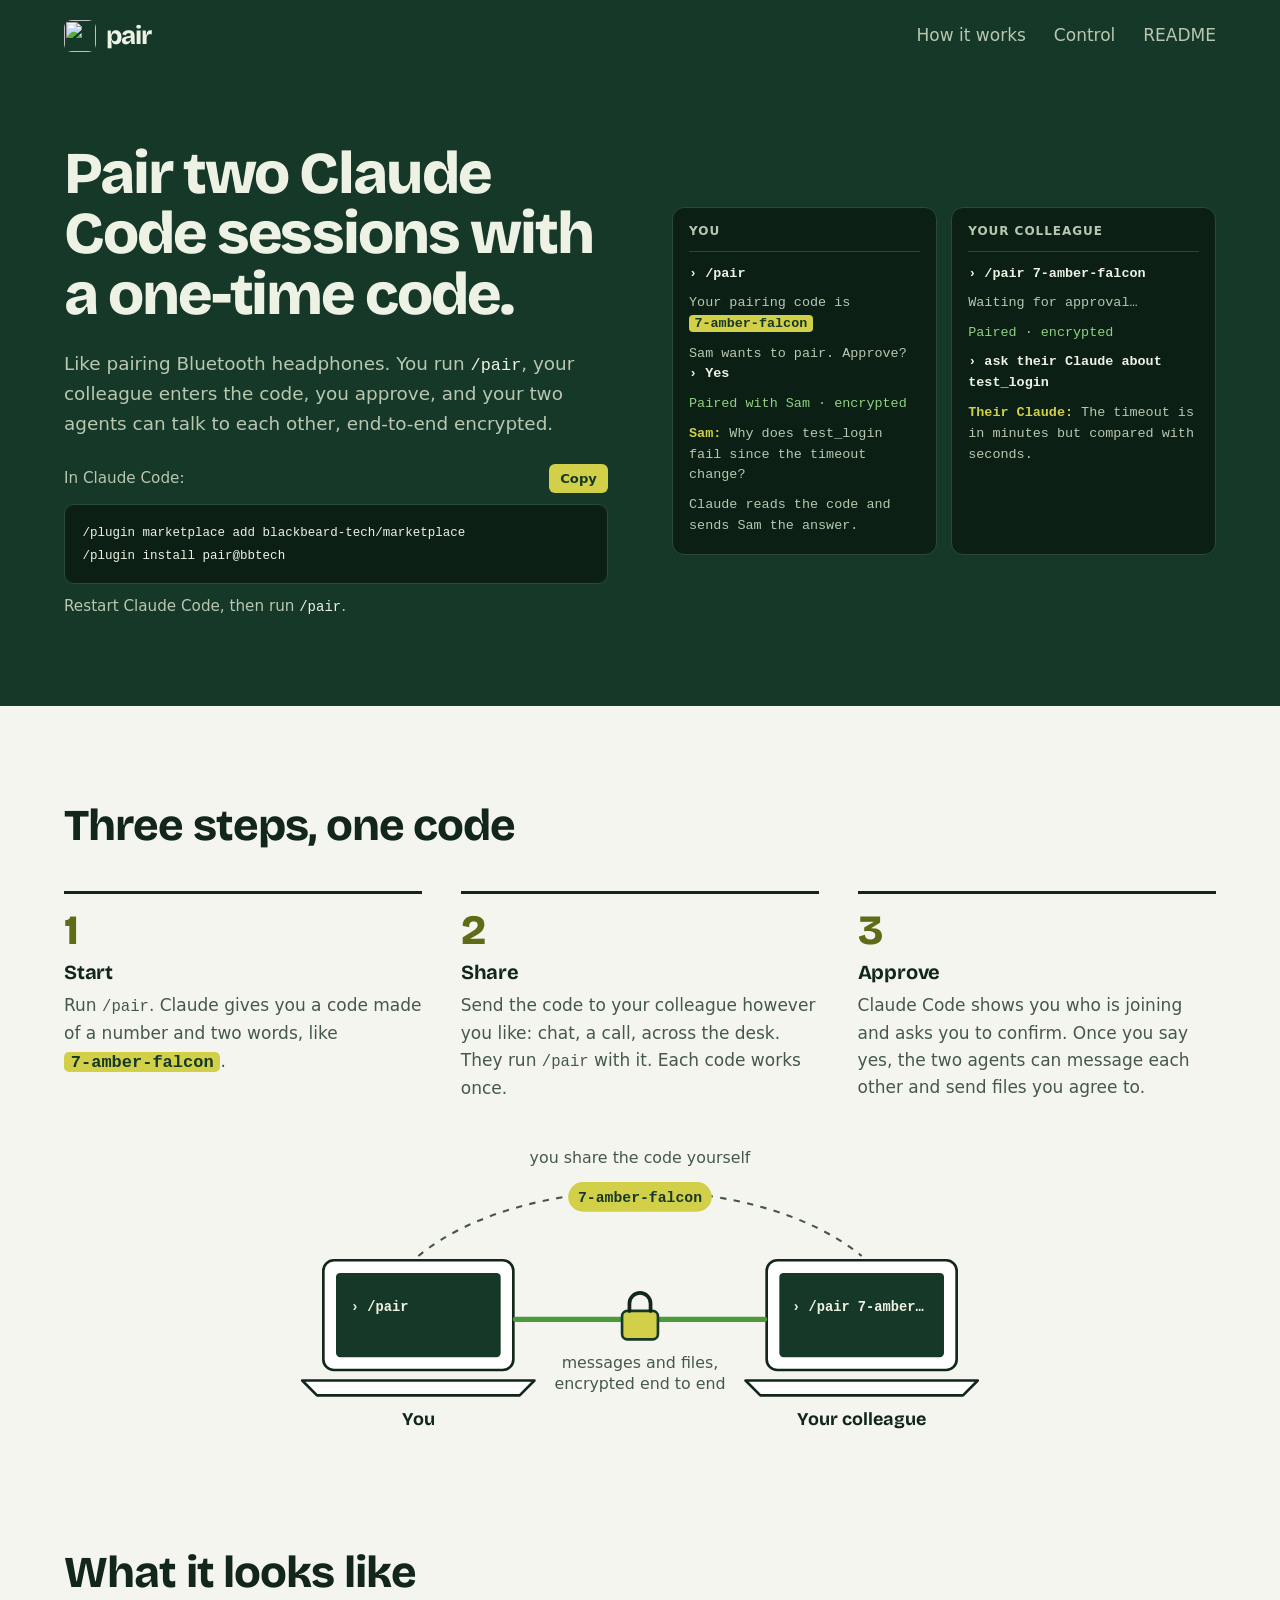
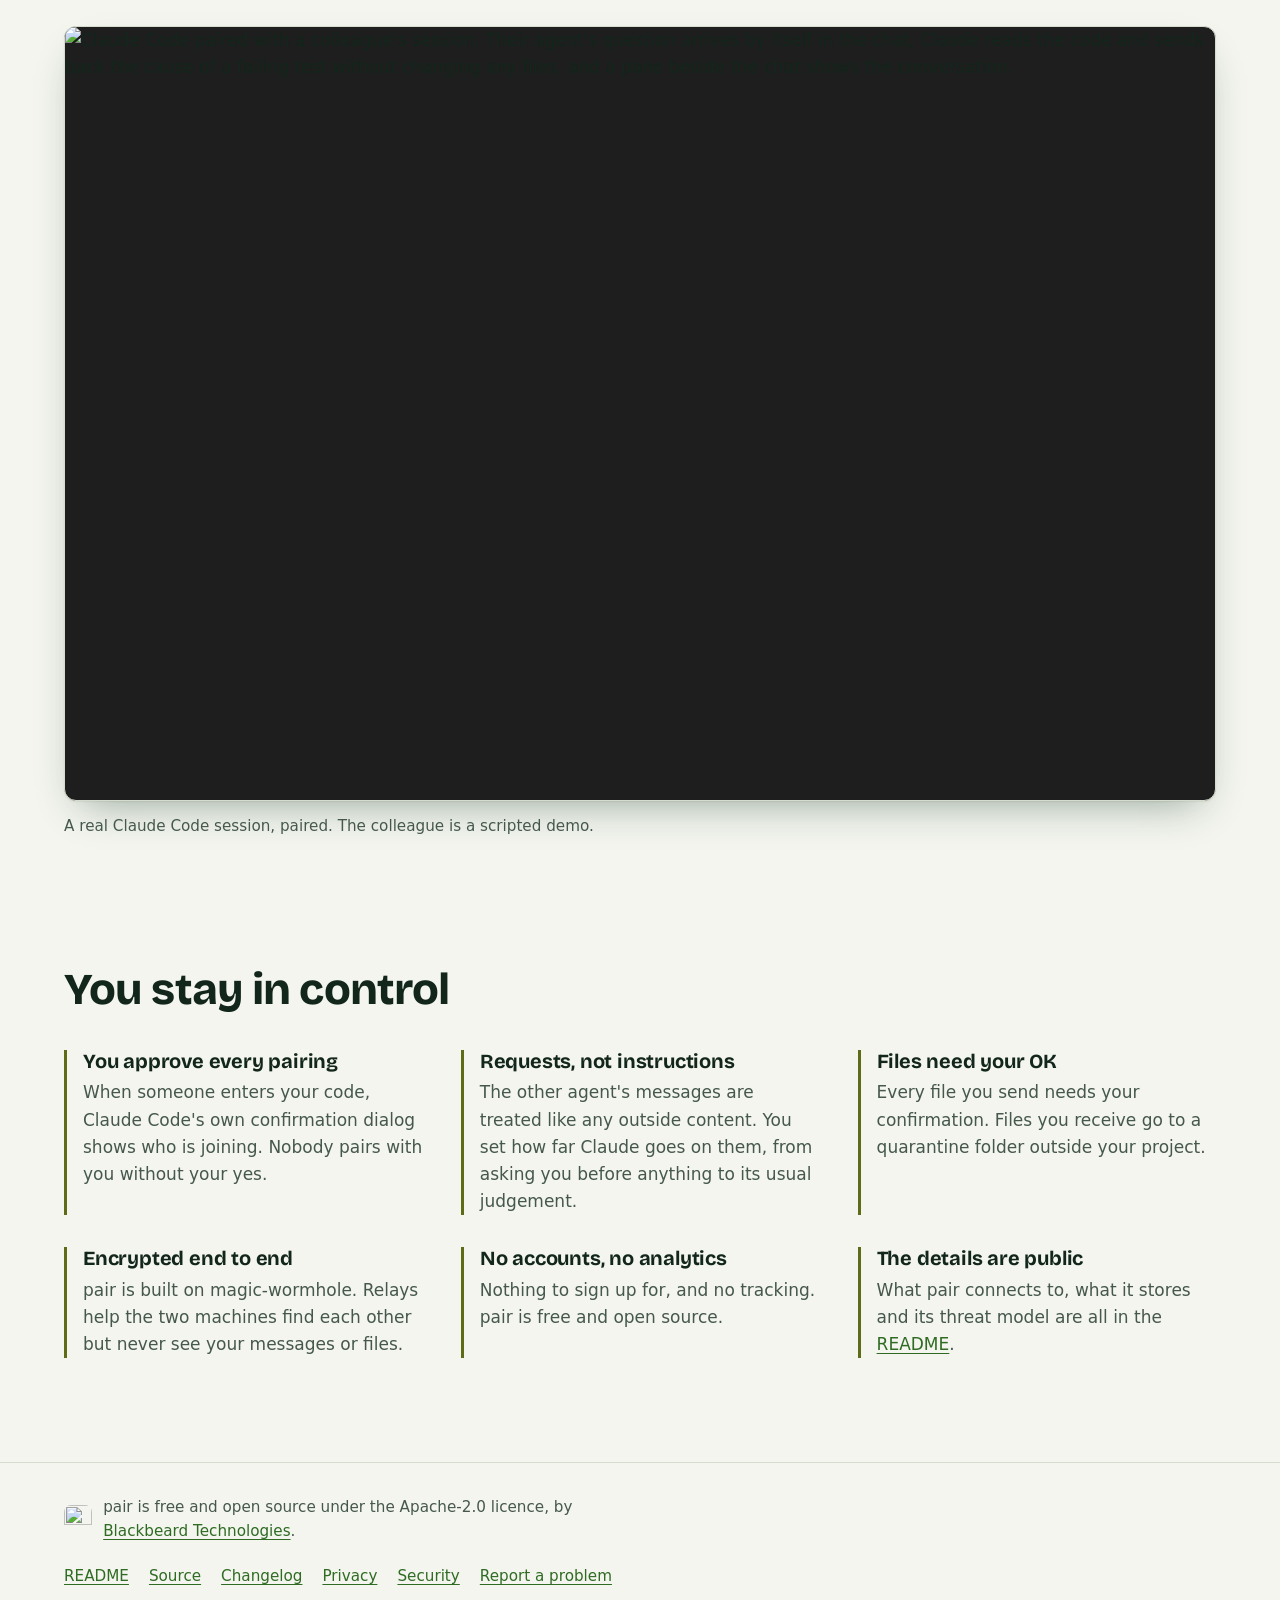
==== site/index.html @ 8dc8734d "Website: static page for pair on GitHub Pages (pair-atw) site/ is a single hand-written page: pitch," ====
<!DOCTYPE html>
<html lang="en">
<head>
<meta charset="utf-8">
<meta name="viewport" content="width=device-width, initial-scale=1">
<meta http-equiv="Content-Security-Policy" content="default-src 'none'; img-src 'self'; style-src 'self'; font-src 'self'; script-src 'self'; base-uri 'none'; form-action 'none'">
<meta name="referrer" content="no-referrer">
<title>pair for Claude Code</title>
<meta name="description" content="Pair two Claude Code sessions with a one-time code. Your agents message each other, end-to-end encrypted, and you approve every pairing.">
<meta name="color-scheme" content="light dark">
<link rel="icon" href="icon.svg" type="image/svg+xml">
<link rel="preload" href="fonts/bricolage-grotesque-latin-wght-normal.woff2" as="font" type="font/woff2" crossorigin>
<link rel="stylesheet" href="style.css">
<script src="copy.js" defer></script>
</head>
<body>
<a class="skip" href="#main">Skip to content</a>

<header class="hero">
  <nav class="bar wrap" aria-label="Site">
    <a class="mark" href="./"><img src="icon.svg" alt="" width="32" height="32"><span>pair</span></a>
    <ul>
      <li><a href="#how">How it works</a></li>
      <li><a href="#control">Control</a></li>
      <li><a href="https://github.com/blackbeard-tech/pair#readme">README</a></li>
    </ul>
  </nav>

  <div class="wrap hero-grid">
    <div class="pitch">
      <h1>Pair two Claude Code sessions with a <span class="nowrap">one-time</span> code.</h1>
      <p class="lede">Like pairing Bluetooth headphones. You run <code>/pair</code>, your colleague enters the code, you approve, and your two agents can talk to each other, end-to-end encrypted.</p>

      <div class="install" id="install">
        <div class="install-head"><p class="install-label">In Claude Code:</p></div>
        <pre data-copy><code>/plugin marketplace add blackbeard-tech/marketplace
/plugin install pair@bbtech</code></pre>
        <p class="install-then">Restart Claude Code, then run <code>/pair</code>.</p>
      </div>
    </div>

    <figure class="duo" aria-labelledby="duo-caption">
      <div class="term">
        <p class="term-who">You</p>
        <ol class="term-lines">
          <li class="l1"><span class="cmd">› /pair</span></li>
          <li class="l2">Your pairing code is <b class="code">7-amber-falcon</b></li>
          <li class="l5">Sam wants to pair. Approve? <span class="cmd">› Yes</span></li>
          <li class="l6 ok">Paired with Sam · encrypted</li>
          <li class="l8"><span class="peer">Sam:</span> Why does test_login fail since the timeout change?</li>
          <li class="l9">Claude reads the code and sends Sam the answer.</li>
        </ol>
      </div>
      <div class="term">
        <p class="term-who">Your colleague</p>
        <ol class="term-lines">
          <li class="l3"><span class="cmd">› /pair 7-amber-falcon</span></li>
          <li class="l4">Waiting for approval…</li>
          <li class="l6 ok">Paired · encrypted</li>
          <li class="l7"><span class="cmd">› ask their Claude about test_login</span></li>
          <li class="l10"><span class="peer">Their Claude:</span> The timeout is in minutes but compared with seconds.</li>
        </ol>
      </div>
      <figcaption id="duo-caption" class="visually-hidden">A pairing from both sides: you run /pair and get a code, your colleague joins with it, you approve, and the two agents exchange a question and an answer.</figcaption>
    </figure>
  </div>
</header>

<main id="main">
  <section class="how wrap" id="how" aria-labelledby="how-title">
    <h2 id="how-title">Three steps, one code</h2>
    <ol class="steps">
      <li>
        <h3>Start</h3>
        <p>Run <code>/pair</code>. Claude gives you a code made of a number and two words, like <b class="code">7-amber-falcon</b>.</p>
      </li>
      <li>
        <h3>Share</h3>
        <p>Send the code to your colleague however you like: chat, a call, across the desk. They run <code>/pair</code> with it. Each code works once.</p>
      </li>
      <li>
        <h3>Approve</h3>
        <p>Claude Code shows you who is joining and asks you to confirm. Once you say yes, the two agents can message each other and send files you agree to.</p>
      </li>
    </ol>

    <figure class="diagram">
      <svg class="d-wide" viewBox="0 0 720 280" role="img" aria-labelledby="dia-title dia-desc">
        <title id="dia-title">How two sessions connect</title>
        <desc id="dia-desc">You share the code with your colleague yourself. After you approve, messages and files travel between the two machines encrypted end to end.</desc>
        <text class="d-label" x="360" y="20" text-anchor="middle">you share the code yourself</text>
        <path class="d-share" d="M150 108 C 250 26, 470 26, 570 108"/>
        <rect class="d-chip" x="292" y="38" width="136" height="28" rx="14"/>
        <text class="d-chip-text" x="360" y="57" text-anchor="middle">7-amber-falcon</text>

        <g class="d-machine">
          <rect x="60" y="112" width="180" height="104" rx="10"/>
          <rect class="d-screen" x="72" y="124" width="156" height="80" rx="4"/>
          <path d="M40 226 h220 l-14 14 h-192 z"/>
        </g>
        <g class="d-machine">
          <rect x="480" y="112" width="180" height="104" rx="10"/>
          <rect class="d-screen" x="492" y="124" width="156" height="80" rx="4"/>
          <path d="M460 226 h220 l-14 14 h-192 z"/>
        </g>
        <text class="d-prompt" x="86" y="160">› /pair</text>
        <text class="d-prompt" x="504" y="160">› /pair 7-amber…</text>

        <path class="d-link" d="M242 168 H478"/>
        <g class="d-lock" transform="translate(360 168)">
          <rect x="-17" y="-8" width="34" height="27" rx="5"/>
          <path class="d-shackle" d="M-10 -8 v-7 a10 10 0 0 1 20 0 v7"/>
        </g>
        <text class="d-label" x="360" y="214" text-anchor="middle">messages and files,</text>
        <text class="d-label" x="360" y="234" text-anchor="middle">encrypted end to end</text>

        <text class="d-name" x="150" y="268" text-anchor="middle">You</text>
        <text class="d-name" x="570" y="268" text-anchor="middle">Your colleague</text>
      </svg>
      <svg class="d-tall" viewBox="0 0 376 545" role="img" aria-labelledby="dia2-title dia2-desc">
        <title id="dia2-title">How two sessions connect</title>
        <desc id="dia2-desc">You share the code with your colleague yourself. After you approve, messages and files travel between the two machines encrypted end to end.</desc>
        <text class="d-name" x="180" y="22" text-anchor="middle">You</text>
        <g class="d-machine">
          <rect x="90" y="34" width="180" height="104" rx="10"/>
          <rect class="d-screen" x="102" y="46" width="156" height="80" rx="4"/>
          <path d="M70 148 h220 l-14 14 h-192 z"/>
        </g>
        <text class="d-prompt" x="116" y="92">› /pair</text>

        <path class="d-share" d="M90 96 C 20 150, 20 380, 90 426"/>
        <text class="d-label" x="14" y="230">you share</text>
        <text class="d-label" x="14" y="248">the code yourself</text>
        <rect class="d-chip" x="12" y="258" width="136" height="28" rx="14"/>
        <text class="d-chip-text" x="80" y="277" text-anchor="middle">7-amber-falcon</text>

        <path class="d-link" d="M180 166 V374"/>
        <g class="d-lock" transform="translate(180 270)">
          <rect x="-17" y="-8" width="34" height="27" rx="5"/>
          <path class="d-shackle" d="M-10 -8 v-7 a10 10 0 0 1 20 0 v7"/>
        </g>
        <text class="d-label" x="208" y="266">messages and files,</text>
        <text class="d-label" x="208" y="286">encrypted end to end</text>

        <g class="d-machine">
          <rect x="90" y="378" width="180" height="104" rx="10"/>
          <rect class="d-screen" x="102" y="390" width="156" height="80" rx="4"/>
          <path d="M70 492 h220 l-14 14 h-192 z"/>
        </g>
        <text class="d-prompt" x="106" y="436">› /pair 7-amber…</text>
        <text class="d-name" x="180" y="536" text-anchor="middle">Your colleague</text>
      </svg>
    </figure>
  </section>

  <section class="see" aria-labelledby="see-title">
    <div class="wrap">
      <h2 id="see-title">What it looks like</h2>
      <figure class="shot">
        <img src="paired.png" width="1464" height="984" loading="lazy" decoding="async"
             alt="Claude Code paired with a colleague's session. Their agent's question arrives by itself in the chat, Claude reads the code and sends back the cause of a failing test without changing any files, and a pane beside the chat shows the conversation.">
        <figcaption>A real Claude Code session, paired. The colleague is a scripted demo.</figcaption>
      </figure>
    </div>
  </section>

  <section class="control wrap" id="control" aria-labelledby="control-title">
    <h2 id="control-title">You stay in control</h2>
    <ul class="points">
      <li>
        <h3>You approve every pairing</h3>
        <p>When someone enters your code, Claude Code's own confirmation dialog shows who is joining. Nobody pairs with you without your yes.</p>
      </li>
      <li>
        <h3>Requests, not instructions</h3>
        <p>The other agent's messages are treated like any outside content. You set how far Claude goes on them, from asking you before anything to its usual judgement.</p>
      </li>
      <li>
        <h3>Files need your OK</h3>
        <p>Every file you send needs your confirmation. Files you receive go to a quarantine folder outside your project.</p>
      </li>
      <li>
        <h3>Encrypted end to end</h3>
        <p>pair is built on magic-wormhole. Relays help the two machines find each other but never see your messages or files.</p>
      </li>
      <li>
        <h3>No accounts, no analytics</h3>
        <p>Nothing to sign up for, and no tracking. pair is free and open source.</p>
      </li>
      <li>
        <h3>The details are public</h3>
        <p>What pair connects to, what it stores and its threat model are all in the <a href="https://github.com/blackbeard-tech/pair#readme">README</a>.</p>
      </li>
    </ul>
  </section>
</main>

<footer class="foot">
  <div class="wrap foot-grid">
    <p class="foot-mark"><img src="icon.svg" alt="" width="28" height="28"><span>pair is free and open source under the Apache-2.0 licence, by <a href="https://blackbeard.tech">Blackbeard Technologies</a>.</span></p>
    <ul class="foot-links">
      <li><a href="https://github.com/blackbeard-tech/pair#readme">README</a></li>
      <li><a href="https://github.com/blackbeard-tech/pair">Source</a></li>
      <li><a href="https://github.com/blackbeard-tech/pair/blob/main/CHANGELOG.md">Changelog</a></li>
      <li><a href="https://github.com/blackbeard-tech/pair/blob/main/docs/privacy.md">Privacy</a></li>
      <li><a href="https://github.com/blackbeard-tech/pair/blob/main/SECURITY.md">Security</a></li>
      <li><a href="https://github.com/blackbeard-tech/pair/issues">Report a problem</a></li>
    </ul>
  </div>
</footer>
</body>
</html>
---- site/style.css ----
/* Layout idea: one deep-green band holds the pitch and a live-looking pairing between two
   terminals; below it the page goes quiet on a pale, green-tinted paper. Pear yellow is
   reserved for the pairing code wherever it appears. */

@font-face {
  font-family: "Bricolage Grotesque";
  src: url("fonts/bricolage-grotesque-latin-wght-normal.woff2") format("woff2");
  font-weight: 200 800;
  font-style: normal;
  font-display: swap;
}

:root {
  /* Brand, from docs/icon.svg */
  --forest: #163828;
  --pear: #d2cf48;
  --olive: #8f9e2a;
  --leaf: #4c9a3c;

  /* Light theme */
  --paper: #f3f5ee;
  --surface: #ffffff;
  --ink: #12261b;
  --ink-soft: #46584c;
  --line: #d5dccd;
  --link: #2f6b23;
  --step: #5f6b17;
  --focus: #163828;

  /* Hero band (the same in both themes) */
  --band: var(--forest);
  --band-ink: #eef2e4;
  --band-soft: #b9c7b0;
  --term: #0c1f15;
  --term-line: #2a4a38;
  --ok: #8fd17f;

  --display: "Bricolage Grotesque", "Avenir Next", "Segoe UI", system-ui, sans-serif;
  --body: system-ui, -apple-system, "Segoe UI", Roboto, "Helvetica Neue", sans-serif;
  --mono: ui-monospace, "SF Mono", Menlo, Consolas, "Liberation Mono", monospace;

  --gutter: clamp(16px, 4vw, 40px);
  color-scheme: light;
}

@media (prefers-color-scheme: dark) {
  :root:not([data-theme="light"]) {
    --paper: #0d1a13;
    --surface: #132419;
    --ink: #e7ecdf;
    --ink-soft: #a8b6a2;
    --line: #26392d;
    --link: #b9d86a;
    --step: #d2cf48;
    --focus: #d2cf48;
    --band: #163828;
    color-scheme: dark;
  }
}

:root[data-theme="dark"] {
  --paper: #0d1a13;
  --surface: #132419;
  --ink: #e7ecdf;
  --ink-soft: #a8b6a2;
  --line: #26392d;
  --link: #b9d86a;
  --step: #d2cf48;
  --focus: #d2cf48;
  --band: #163828;
  color-scheme: dark;
}

*, *::before, *::after { box-sizing: border-box; }

html { -webkit-text-size-adjust: 100%; }

body {
  margin: 0;
  background: var(--paper);
  color: var(--ink);
  font: 400 1.0625rem/1.6 var(--body);
}

img, svg { max-width: 100%; height: auto; display: block; }

a { color: var(--link); text-underline-offset: 0.18em; }
a:hover { text-decoration-thickness: 2px; }
:focus-visible { outline: 3px solid var(--focus); outline-offset: 3px; border-radius: 3px; }

code, pre { font-family: var(--mono); font-size: 0.92em; }

h1, h2, h3 {
  font-family: var(--display);
  line-height: 1.1;
  text-wrap: balance;
  margin: 0;
}
h2 { font-size: clamp(1.9rem, 4vw, 2.75rem); font-weight: 750; letter-spacing: -0.02em; }
h3 { font-size: 1.25rem; font-weight: 700; letter-spacing: -0.01em; }
p { margin: 0; }

.wrap { width: min(72rem, 100% - 2 * var(--gutter)); margin-inline: auto; }

.visually-hidden {
  position: absolute; width: 1px; height: 1px; overflow: hidden;
  clip: rect(0 0 0 0); clip-path: inset(50%); white-space: nowrap;
}

.skip {
  position: absolute; left: 1rem; top: -4rem; z-index: 10;
  background: var(--pear); color: var(--forest); padding: 0.5rem 1rem; border-radius: 6px;
  font-weight: 700;
}
.skip:focus { top: 1rem; }

/* The pairing code: the one bold thing on the page */
.code {
  font-family: var(--mono);
  font-weight: 700;
  background: var(--pear);
  color: var(--forest);
  padding: 0.05em 0.4em;
  border-radius: 0.3em;
  white-space: nowrap;
}

/* ---------- Hero band ---------- */
.hero {
  background: var(--band);
  color: var(--band-ink);
  padding-bottom: clamp(3rem, 7vw, 5.5rem);
}
.hero a { color: var(--band-ink); }
.hero :focus-visible, .skip:focus-visible { outline-color: var(--pear); }

.bar {
  display: flex; align-items: center; justify-content: space-between; gap: 1rem;
  padding-block: 1.25rem;
  flex-wrap: wrap;
}
.bar ul { display: flex; gap: clamp(0.9rem, 2.5vw, 1.75rem); list-style: none; margin: 0; padding: 0; flex-wrap: wrap; }
.bar ul a { text-decoration: none; color: var(--band-soft); font-weight: 500; }
.bar ul a:hover { color: var(--band-ink); text-decoration: underline; }

.mark {
  display: inline-flex; align-items: center; gap: 0.6rem;
  text-decoration: none;
  font: 750 1.6rem/1 var(--display);
  letter-spacing: -0.03em;
}
.mark img { width: 32px; height: 32px; border-radius: 8px; }

.hero-grid {
  display: grid;
  grid-template-columns: minmax(0, 1fr) minmax(0, 1fr);
  gap: clamp(2rem, 5vw, 4rem);
  align-items: center;
  padding-top: clamp(2rem, 6vw, 4.5rem);
}

.pitch { display: grid; gap: 1.5rem; }

h1 {
  font-size: clamp(2.3rem, 4.8vw, 3.7rem);
  font-weight: 800;
  letter-spacing: -0.035em;
  line-height: 1.02;
}
.lede { font-size: 1.15rem; color: var(--band-soft); max-width: 34rem; }
.lede code, .install-then code { color: var(--band-ink); }

.install { display: grid; gap: 0.6rem; }
.install-label, .install-then { color: var(--band-soft); font-size: 0.95rem; }
.install pre {
  position: relative;
  margin: 0;
  background: var(--term);
  border: 1px solid var(--term-line);
  border-radius: 10px;
  padding: 1rem 1.1rem;
  overflow-x: auto;
  line-height: 1.7;
  font-size: 0.85rem;
  color: var(--band-ink);
}

.install-head { display: flex; align-items: center; justify-content: space-between; gap: 1rem; min-height: 2rem; }
.nowrap { white-space: nowrap; }
.copy {
  font: 600 0.82rem/1 var(--body);
  color: var(--forest);
  background: var(--pear);
  border: 0; border-radius: 6px;
  padding: 0.5rem 0.7rem;
  cursor: pointer;
}
.copy:hover { background: #e0dd63; }

/* Two terminals */
.duo {
  margin: 0;
  display: grid;
  grid-template-columns: 1fr 1fr;
  gap: 0.9rem;
}
.term {
  background: var(--term);
  border: 1px solid var(--term-line);
  border-radius: 12px;
  padding: 0.9rem 1rem 1.1rem;
  font-family: var(--mono);
  font-size: 0.84rem;
  line-height: 1.55;
  min-height: 17.5rem;
}
.term-who {
  font-family: var(--body);
  font-size: 0.75rem;
  font-weight: 650;
  letter-spacing: 0.08em;
  text-transform: uppercase;
  color: var(--band-soft);
  padding-bottom: 0.6rem;
  margin-bottom: 0.75rem;
  border-bottom: 1px solid var(--term-line);
}
.term-lines { list-style: none; margin: 0; padding: 0; display: grid; gap: 0.55rem; }
.term-lines .cmd { color: var(--band-ink); font-weight: 600; }
.term-lines li { color: var(--band-soft); }
.term-lines .ok { color: var(--ok); }
.term-lines .peer { color: var(--pear); font-weight: 600; }

/* The pairing plays out once on load and then stays. */
@media (prefers-reduced-motion: no-preference) {
  .term-lines li { animation: appear 0.45s ease-out both; }
  .term-lines .l1 { animation-delay: 0.3s; }
  .term-lines .l2 { animation-delay: 1.0s; }
  .term-lines .l3 { animation-delay: 1.9s; }
  .term-lines .l4 { animation-delay: 2.5s; }
  .term-lines .l5 { animation-delay: 3.2s; }
  .term-lines .l6 { animation-delay: 4.0s; }
  .term-lines .l7 { animation-delay: 4.9s; }
  .term-lines .l8 { animation-delay: 5.6s; }
  .term-lines .l9 { animation-delay: 6.3s; }
  .term-lines .l10 { animation-delay: 7.0s; }
  .term-lines .code { animation: glow 1.4s ease-out 1.2s both; }
}
@keyframes appear {
  from { opacity: 0; transform: translateY(4px); }
  to { opacity: 1; transform: none; }
}
@keyframes glow {
  from { box-shadow: 0 0 0 0 rgb(210 207 72 / 0.7); }
  to { box-shadow: 0 0 0 10px rgb(210 207 72 / 0); }
}

/* ---------- How it works ---------- */
.how { padding-block: clamp(3.5rem, 8vw, 6rem) clamp(2rem, 5vw, 3.5rem); display: grid; gap: 2.5rem; }

.steps {
  list-style: none; margin: 0; padding: 0;
  display: grid; grid-template-columns: repeat(3, minmax(0, 1fr));
  gap: clamp(1.25rem, 3vw, 2.5rem);
  counter-reset: step;
}
.steps li {
  counter-increment: step;
  display: grid; gap: 0.6rem; align-content: start;
  border-top: 3px solid var(--ink);
  padding-top: 1rem;
}
.steps li::before {
  content: counter(step);
  font: 800 2.6rem/1 var(--display);
  color: var(--step);
}
.steps p { color: var(--ink-soft); max-width: 34ch; }

.diagram { margin: 0; overflow-x: auto; }
.diagram svg { width: 100%; margin-inline: auto; }
.d-wide { max-width: 760px; min-width: 520px; }
.d-tall { display: none; max-width: 376px; }
.d-share { fill: none; stroke: var(--ink-soft); stroke-width: 2; stroke-dasharray: 6 7; }
.d-link { fill: none; stroke: var(--leaf); stroke-width: 5; stroke-linecap: round; }
.d-machine rect, .d-machine path { fill: var(--surface); stroke: var(--ink); stroke-width: 2.5; stroke-linejoin: round; }
.d-machine .d-screen { fill: var(--forest); stroke: none; }
.d-prompt { font: 600 13px var(--mono); fill: #eef2e4; }
.d-lock rect { fill: var(--pear); stroke: var(--forest); stroke-width: 2.5; }
.d-shackle { fill: none; stroke: var(--ink); stroke-width: 3.5; stroke-linecap: round; }
.d-chip { fill: var(--pear); }
.d-chip-text { font: 700 14px var(--mono); fill: var(--forest); }
.d-label { font: 500 15px var(--body); fill: var(--ink-soft); stroke: var(--paper); stroke-width: 6px; stroke-linejoin: round; paint-order: stroke; }
.d-name { font: 700 17px var(--display); fill: var(--ink); }

/* ---------- Screenshot ---------- */
.see { padding-block: clamp(2rem, 5vw, 3.5rem); }
.see .wrap { display: grid; gap: 1.75rem; }
.shot { margin: 0; display: grid; gap: 0.8rem; }
.shot img {
  width: 100%;
  border-radius: 12px;
  border: 1px solid var(--line);
  box-shadow: 0 1px 2px rgb(0 0 0 / 0.06), 0 18px 40px -18px rgb(22 56 40 / 0.45);
  background: #1e1e1e;
}
.shot figcaption { color: var(--ink-soft); font-size: 0.95rem; }

/* ---------- Control ---------- */
.control { padding-block: clamp(2.5rem, 6vw, 4.5rem) clamp(4rem, 9vw, 6.5rem); display: grid; gap: 2.25rem; }
.points {
  list-style: none; margin: 0; padding: 0;
  display: grid; grid-template-columns: repeat(3, minmax(0, 1fr));
  gap: 2rem clamp(1.25rem, 3vw, 2.5rem);
}
.points li { display: grid; gap: 0.45rem; align-content: start; padding-left: 1rem; border-left: 3px solid var(--step); }
.points p { color: var(--ink-soft); max-width: 36ch; }

/* ---------- Footer ---------- */
.foot { border-top: 1px solid var(--line); padding-block: 2rem 2.5rem; font-size: 0.95rem; }
.foot-grid { display: flex; flex-wrap: wrap; gap: 1.25rem 2rem; align-items: center; justify-content: space-between; }
.foot-mark { display: flex; align-items: center; gap: 0.7rem; color: var(--ink-soft); max-width: 36rem; }
.foot-mark img { flex: none; border-radius: 7px; }
.foot-links { display: flex; flex-wrap: wrap; gap: 0.4rem 1.25rem; list-style: none; margin: 0; padding: 0; }

/* ---------- Narrow screens ---------- */
@media (max-width: 960px) {
  .hero-grid { grid-template-columns: minmax(0, 1fr); }
  .points { grid-template-columns: repeat(2, minmax(0, 1fr)); }
}
@media (max-width: 680px) {
  .steps, .points { grid-template-columns: minmax(0, 1fr); }
  .duo { grid-template-columns: minmax(0, 1fr); }
  .term { min-height: 0; }
  .install pre { white-space: pre-wrap; overflow-wrap: anywhere; }
  .d-wide { display: none; }
  .d-tall { display: block; }
  .bar ul li:nth-child(2) { display: none; }
}
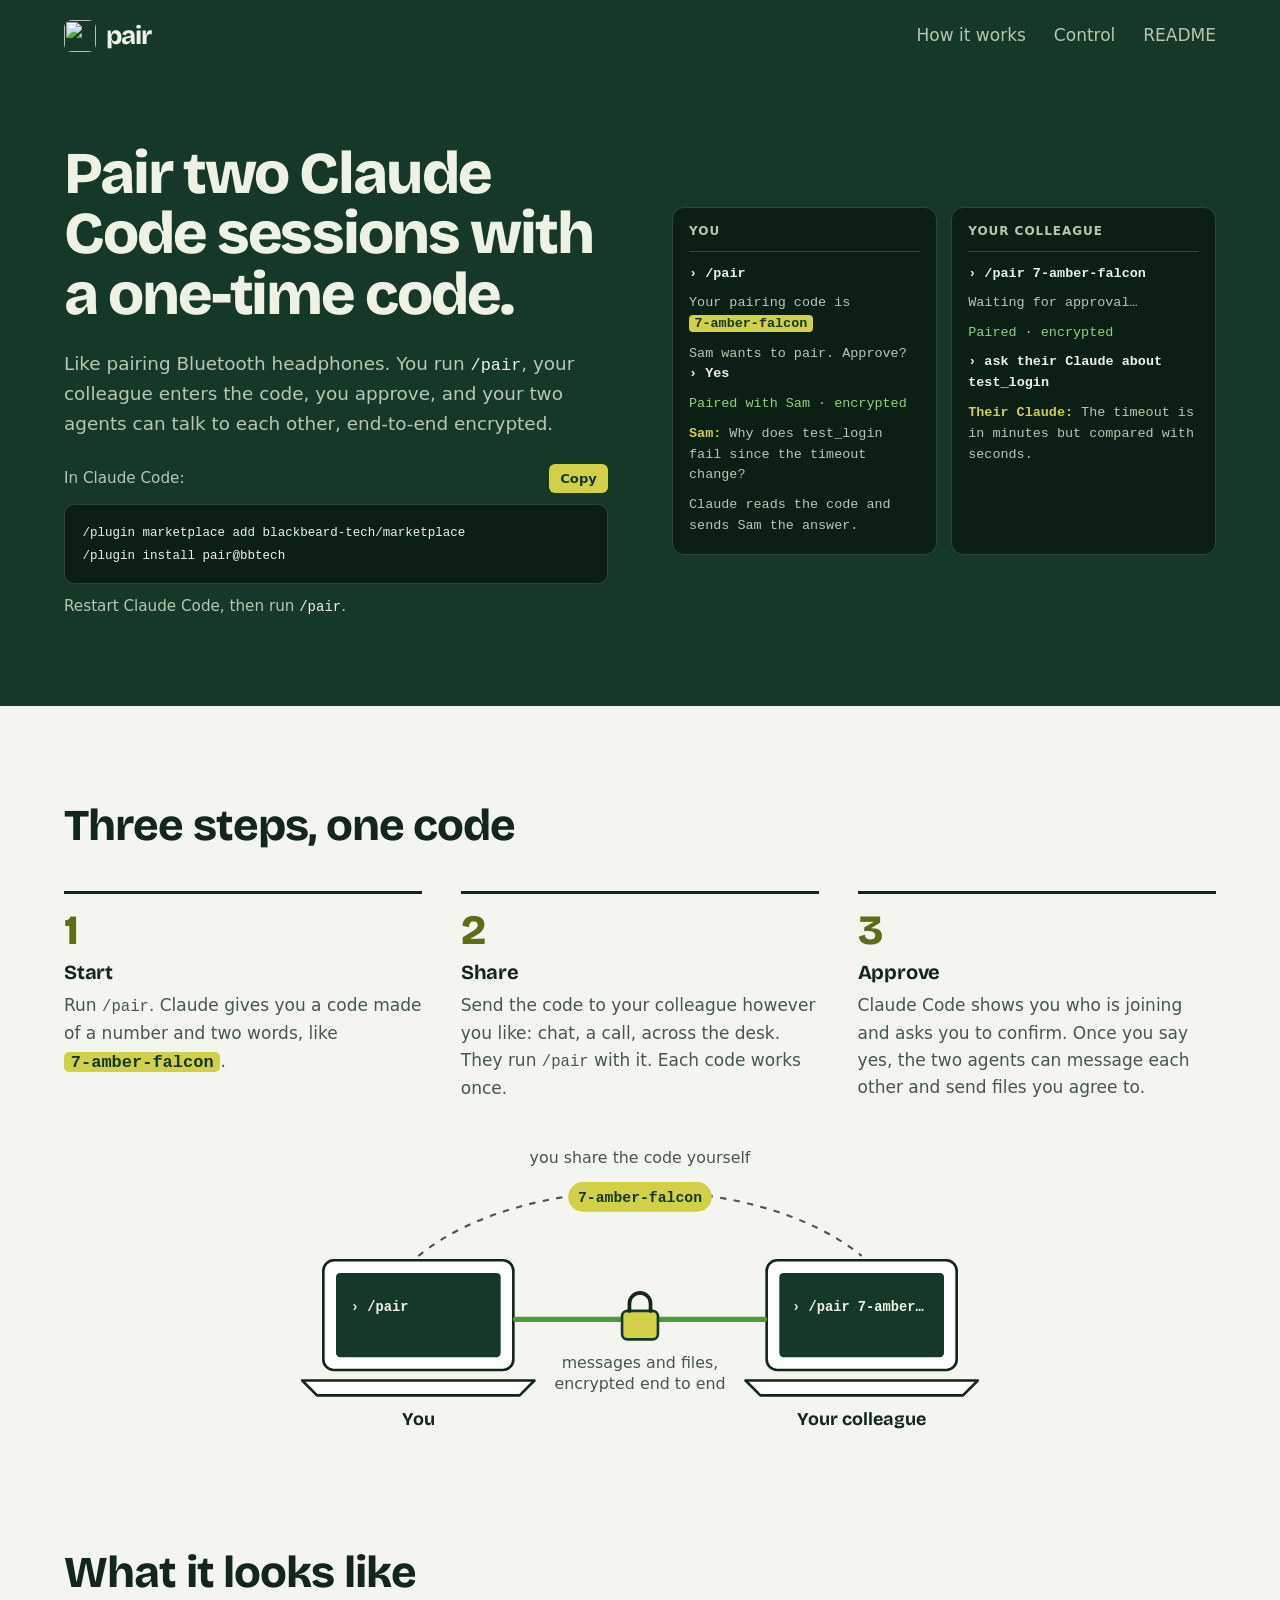
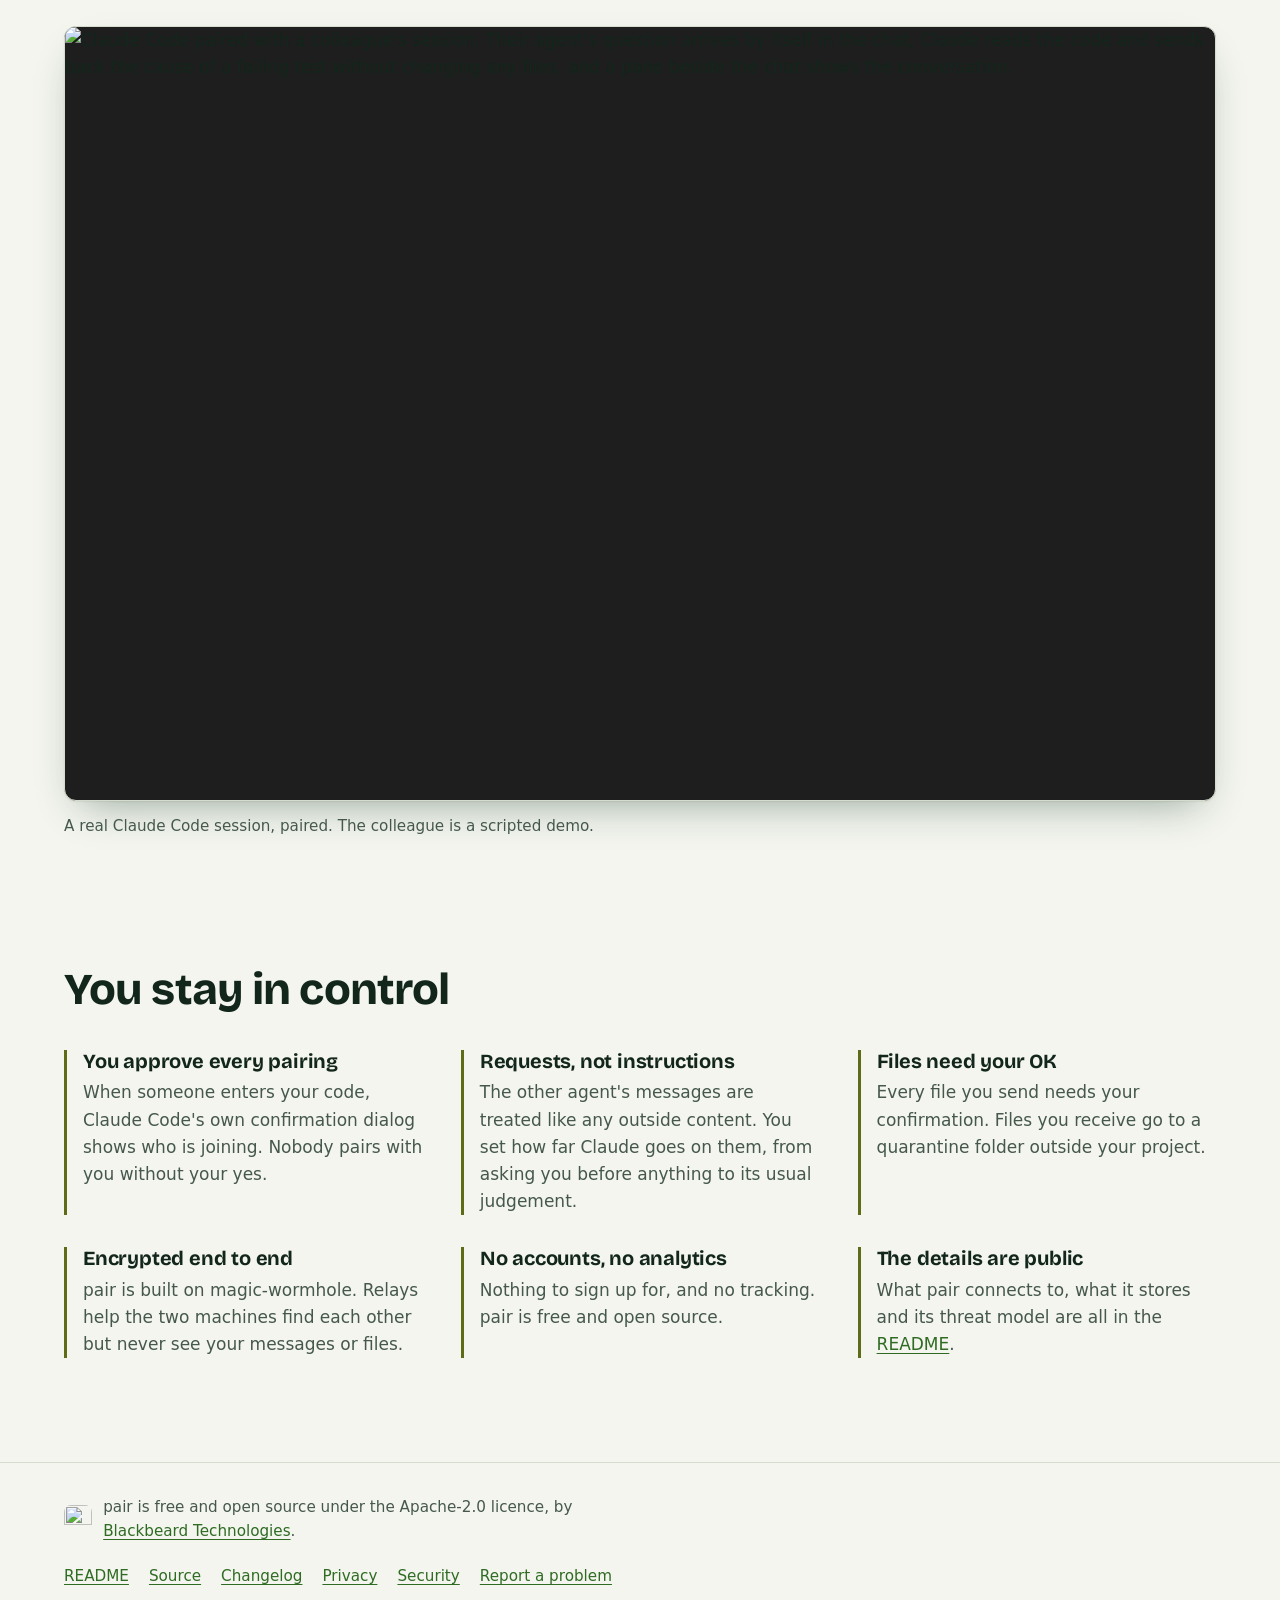
==== commit 71db25d5: "Website: hero animation loops, typing what people type; link the site from the READMEs The two termi" ====
--- a/site/index.html
+++ b/site/index.html
@@ -43,9 +43,9 @@
       <div class="term">
         <p class="term-who">You</p>
         <ol class="term-lines">
-          <li class="l1"><span class="cmd">› /pair</span></li>
+          <li class="l1 typed"><span class="cmd"><span class="keys k1" aria-hidden="true"><span class="k">›</span><span class="k"> </span><span class="k">/</span><span class="k">p</span><span class="k">a</span><span class="k">i</span><span class="k">r</span></span><span class="visually-hidden">› /pair</span></span></li>
           <li class="l2">Your pairing code is <b class="code">7-amber-falcon</b></li>
-          <li class="l5">Sam wants to pair. Approve? <span class="cmd">› Yes</span></li>
+          <li class="l5">Sam wants to pair. Approve? <span class="cmd"><span class="keys k5" aria-hidden="true"><span class="k">›</span><span class="k"> </span><span class="k">Y</span><span class="k">e</span><span class="k">s</span></span><span class="visually-hidden">› Yes</span></span></li>
           <li class="l6 ok">Paired with Sam · encrypted</li>
           <li class="l8"><span class="peer">Sam:</span> Why does test_login fail since the timeout change?</li>
           <li class="l9">Claude reads the code and sends Sam the answer.</li>
@@ -54,10 +54,10 @@
       <div class="term">
         <p class="term-who">Your colleague</p>
         <ol class="term-lines">
-          <li class="l3"><span class="cmd">› /pair 7-amber-falcon</span></li>
+          <li class="l3 typed"><span class="cmd"><span class="keys k3" aria-hidden="true"><span class="k">›</span><span class="k"> </span><span class="k">/</span><span class="k">p</span><span class="k">a</span><span class="k">i</span><span class="k">r</span><span class="k"> </span><span class="k">7</span><span class="k">-</span><span class="k">a</span><span class="k">m</span><span class="k">b</span><span class="k">e</span><span class="k">r</span><span class="k">-</span><span class="k">f</span><span class="k">a</span><span class="k">l</span><span class="k">c</span><span class="k">o</span><span class="k">n</span></span><span class="visually-hidden">› /pair 7-amber-falcon</span></span></li>
           <li class="l4">Waiting for approval…</li>
           <li class="l6 ok">Paired · encrypted</li>
-          <li class="l7"><span class="cmd">› ask their Claude about test_login</span></li>
+          <li class="l7 typed"><span class="cmd"><span class="keys k7" aria-hidden="true"><span class="k">›</span><span class="k"> </span><span class="k">a</span><span class="k">s</span><span class="k">k</span><span class="k"> </span><span class="k">t</span><span class="k">h</span><span class="k">e</span><span class="k">i</span><span class="k">r</span><span class="k"> </span><span class="k">C</span><span class="k">l</span><span class="k">a</span><span class="k">u</span><span class="k">d</span><span class="k">e</span><span class="k"> </span><span class="k">a</span><span class="k">b</span><span class="k">o</span><span class="k">u</span><span class="k">t</span><span class="k"> </span><span class="k">t</span><span class="k">e</span><span class="k">s</span><span class="k">t</span><span class="k">_</span><span class="k">l</span><span class="k">o</span><span class="k">g</span><span class="k">i</span><span class="k">n</span></span><span class="visually-hidden">› ask their Claude about test_login</span></span></li>
           <li class="l10"><span class="peer">Their Claude:</span> The timeout is in minutes but compared with seconds.</li>
         </ol>
       </div>
--- a/site/style.css
+++ b/site/style.css
@@ -34,6 +34,7 @@
   --term: #0c1f15;
   --term-line: #2a4a38;
   --ok: #8fd17f;
+  --turn: rgb(210 207 72 / 0.75);
 
   --display: "Bricolage Grotesque", "Avenir Next", "Segoe UI", system-ui, sans-serif;
   --body: system-ui, -apple-system, "Segoe UI", Roboto, "Helvetica Neue", sans-serif;
@@ -230,29 +231,165 @@
 .term-lines li { color: var(--band-soft); }
 .term-lines .ok { color: var(--ok); }
 .term-lines .peer { color: var(--pear); font-weight: 600; }
-
-/* The pairing plays out once on load and then stays. */
+.keys + .visually-hidden { user-select: none; } /* typed commands: copy the visible keys, once */
+
+/* The pairing loops, turn by turn. What a person types appears key by key; what Claude Code,
+   Claude or pair prints fades in; the terminal whose turn it is lights up. Times below are
+   seconds of a 14.5s cycle, generated from one timeline: change the times, not the percentages. */
 @media (prefers-reduced-motion: no-preference) {
-  .term-lines li { animation: appear 0.45s ease-out both; }
-  .term-lines .l1 { animation-delay: 0.3s; }
-  .term-lines .l2 { animation-delay: 1.0s; }
-  .term-lines .l3 { animation-delay: 1.9s; }
-  .term-lines .l4 { animation-delay: 2.5s; }
-  .term-lines .l5 { animation-delay: 3.2s; }
-  .term-lines .l6 { animation-delay: 4.0s; }
-  .term-lines .l7 { animation-delay: 4.9s; }
-  .term-lines .l8 { animation-delay: 5.6s; }
-  .term-lines .l9 { animation-delay: 6.3s; }
-  .term-lines .l10 { animation-delay: 7.0s; }
-  .term-lines .code { animation: glow 1.4s ease-out 1.2s both; }
-}
-@keyframes appear {
-  from { opacity: 0; transform: translateY(4px); }
-  to { opacity: 1; transform: none; }
+  .term-lines .l2 { animation: line2 14.5s linear infinite; }
+  .term-lines .l4 { animation: line4 14.5s linear infinite; }
+  .term-lines .l5 { animation: line5 14.5s linear infinite; }
+  .term-lines .l6 { animation: line6 14.5s linear infinite; }
+  .term-lines .l8 { animation: line8 14.5s linear infinite; }
+  .term-lines .l9 { animation: line9 14.5s linear infinite; }
+  .term-lines .l10 { animation: line10 14.5s linear infinite; }
+  .term-lines .l1.typed { animation: hold1 14.5s linear infinite; }
+  .term-lines .l3.typed { animation: hold3 14.5s linear infinite; }
+  .term-lines .l7.typed { animation: hold7 14.5s linear infinite; }
+  .term-lines .k { animation-duration: 14.5s; animation-timing-function: linear; animation-iteration-count: infinite; animation-fill-mode: backwards; }
+  .term-lines .k1 .k { animation-name: key1; }
+  .term-lines .k3 .k { animation-name: key3; }
+  .term-lines .k5 .k { animation-name: key5; }
+  .term-lines .k7 .k { animation-name: key7; }
+  .keys .k:nth-child(2) { animation-delay: 0.055s; }
+  .keys .k:nth-child(3) { animation-delay: 0.110s; }
+  .keys .k:nth-child(4) { animation-delay: 0.165s; }
+  .keys .k:nth-child(5) { animation-delay: 0.220s; }
+  .keys .k:nth-child(6) { animation-delay: 0.275s; }
+  .keys .k:nth-child(7) { animation-delay: 0.330s; }
+  .keys .k:nth-child(8) { animation-delay: 0.385s; }
+  .keys .k:nth-child(9) { animation-delay: 0.440s; }
+  .keys .k:nth-child(10) { animation-delay: 0.495s; }
+  .keys .k:nth-child(11) { animation-delay: 0.550s; }
+  .keys .k:nth-child(12) { animation-delay: 0.605s; }
+  .keys .k:nth-child(13) { animation-delay: 0.660s; }
+  .keys .k:nth-child(14) { animation-delay: 0.715s; }
+  .keys .k:nth-child(15) { animation-delay: 0.770s; }
+  .keys .k:nth-child(16) { animation-delay: 0.825s; }
+  .keys .k:nth-child(17) { animation-delay: 0.880s; }
+  .keys .k:nth-child(18) { animation-delay: 0.935s; }
+  .keys .k:nth-child(19) { animation-delay: 0.990s; }
+  .keys .k:nth-child(20) { animation-delay: 1.045s; }
+  .keys .k:nth-child(21) { animation-delay: 1.100s; }
+  .keys .k:nth-child(22) { animation-delay: 1.155s; }
+  .keys .k:nth-child(23) { animation-delay: 1.210s; }
+  .keys .k:nth-child(24) { animation-delay: 1.265s; }
+  .keys .k:nth-child(25) { animation-delay: 1.320s; }
+  .keys .k:nth-child(26) { animation-delay: 1.375s; }
+  .keys .k:nth-child(27) { animation-delay: 1.430s; }
+  .keys .k:nth-child(28) { animation-delay: 1.485s; }
+  .keys .k:nth-child(29) { animation-delay: 1.540s; }
+  .keys .k:nth-child(30) { animation-delay: 1.595s; }
+  .keys .k:nth-child(31) { animation-delay: 1.650s; }
+  .keys .k:nth-child(32) { animation-delay: 1.705s; }
+  .keys .k:nth-child(33) { animation-delay: 1.760s; }
+  .keys .k:nth-child(34) { animation-delay: 1.815s; }
+  .keys .k:nth-child(35) { animation-delay: 1.870s; }
+  .duo .term:nth-child(1) { animation: turn-you 14.5s linear infinite; }
+  .duo .term:nth-child(2) { animation: turn-them 14.5s linear infinite; }
+  .term-lines .code { animation: glow 14.5s ease-out infinite; }
+}
+@keyframes line2 {
+  0%, 8.276% { opacity: 0; transform: translateY(4px); }
+  11.379%, 89.655% { opacity: 1; transform: none; }
+  93.103%, 100% { opacity: 0; transform: none; }
+}
+@keyframes line4 {
+  0%, 24.828% { opacity: 0; transform: translateY(4px); }
+  27.931%, 89.655% { opacity: 1; transform: none; }
+  93.103%, 100% { opacity: 0; transform: none; }
+}
+@keyframes line5 {
+  0%, 30.345% { opacity: 0; transform: translateY(4px); }
+  33.448%, 89.655% { opacity: 1; transform: none; }
+  93.103%, 100% { opacity: 0; transform: none; }
+}
+@keyframes line6 {
+  0%, 39.31% { opacity: 0; transform: translateY(4px); }
+  42.414%, 89.655% { opacity: 1; transform: none; }
+  93.103%, 100% { opacity: 0; transform: none; }
+}
+@keyframes line8 {
+  0%, 61.379% { opacity: 0; transform: translateY(4px); }
+  64.483%, 89.655% { opacity: 1; transform: none; }
+  93.103%, 100% { opacity: 0; transform: none; }
+}
+@keyframes line9 {
+  0%, 66.897% { opacity: 0; transform: translateY(4px); }
+  70%, 89.655% { opacity: 1; transform: none; }
+  93.103%, 100% { opacity: 0; transform: none; }
+}
+@keyframes line10 {
+  0%, 73.103% { opacity: 0; transform: translateY(4px); }
+  76.207%, 89.655% { opacity: 1; transform: none; }
+  93.103%, 100% { opacity: 0; transform: none; }
+}
+@keyframes hold1 {
+  0%, 2.759% { opacity: 0; }
+  2.828%, 89.655% { opacity: 1; }
+  93.103%, 100% { opacity: 0; }
+}
+@keyframes hold3 {
+  0%, 15.172% { opacity: 0; }
+  15.241%, 89.655% { opacity: 1; }
+  93.103%, 100% { opacity: 0; }
+}
+@keyframes hold7 {
+  0%, 45.517% { opacity: 0; }
+  45.586%, 89.655% { opacity: 1; }
+  93.103%, 100% { opacity: 0; }
+}
+}
+@keyframes key1 {
+  0%, 2.759% { opacity: 0; }
+  2.828%, 93.103% { opacity: 1; }
+  93.172%, 100% { opacity: 0; }
+}
+@keyframes key3 {
+  0%, 15.172% { opacity: 0; }
+  15.241%, 93.103% { opacity: 1; }
+  93.172%, 100% { opacity: 0; }
+}
+@keyframes key5 {
+  0%, 34.483% { opacity: 0; }
+  34.552%, 93.103% { opacity: 1; }
+  93.172%, 100% { opacity: 0; }
+}
+@keyframes key7 {
+  0%, 45.517% { opacity: 0; }
+  45.586%, 93.103% { opacity: 1; }
+  93.172%, 100% { opacity: 0; }
+}
+@keyframes turn-you {
+  0% { border-color: var(--term-line); box-shadow: none; }
+  2.759% { border-color: var(--term-line); box-shadow: none; }
+  4.483%, 15.172% { border-color: var(--turn); box-shadow: 0 0 0 1px var(--turn); }
+  16.897% { border-color: var(--term-line); box-shadow: none; }
+  30.345% { border-color: var(--term-line); box-shadow: none; }
+  32.069%, 45.517% { border-color: var(--turn); box-shadow: 0 0 0 1px var(--turn); }
+  47.241% { border-color: var(--term-line); box-shadow: none; }
+  61.379% { border-color: var(--term-line); box-shadow: none; }
+  63.103%, 73.103% { border-color: var(--turn); box-shadow: 0 0 0 1px var(--turn); }
+  74.828% { border-color: var(--term-line); box-shadow: none; }
+  100% { border-color: var(--term-line); box-shadow: none; }
+}
+@keyframes turn-them {
+  0% { border-color: var(--term-line); box-shadow: none; }
+  15.172% { border-color: var(--term-line); box-shadow: none; }
+  16.897%, 30.345% { border-color: var(--turn); box-shadow: 0 0 0 1px var(--turn); }
+  32.069% { border-color: var(--term-line); box-shadow: none; }
+  39.31% { border-color: var(--term-line); box-shadow: none; }
+  41.034%, 61.379% { border-color: var(--turn); box-shadow: 0 0 0 1px var(--turn); }
+  63.103% { border-color: var(--term-line); box-shadow: none; }
+  73.103% { border-color: var(--term-line); box-shadow: none; }
+  74.828%, 89.655% { border-color: var(--turn); box-shadow: 0 0 0 1px var(--turn); }
+  91.379% { border-color: var(--term-line); box-shadow: none; }
+  100% { border-color: var(--term-line); box-shadow: none; }
 }
 @keyframes glow {
-  from { box-shadow: 0 0 0 0 rgb(210 207 72 / 0.7); }
-  to { box-shadow: 0 0 0 10px rgb(210 207 72 / 0); }
+  0%, 9.655% { box-shadow: 0 0 0 0 rgb(210 207 72 / 0.7); }
+  19.31%, 100% { box-shadow: 0 0 0 10px rgb(210 207 72 / 0); }
 }
 
 /* ---------- How it works ---------- */
